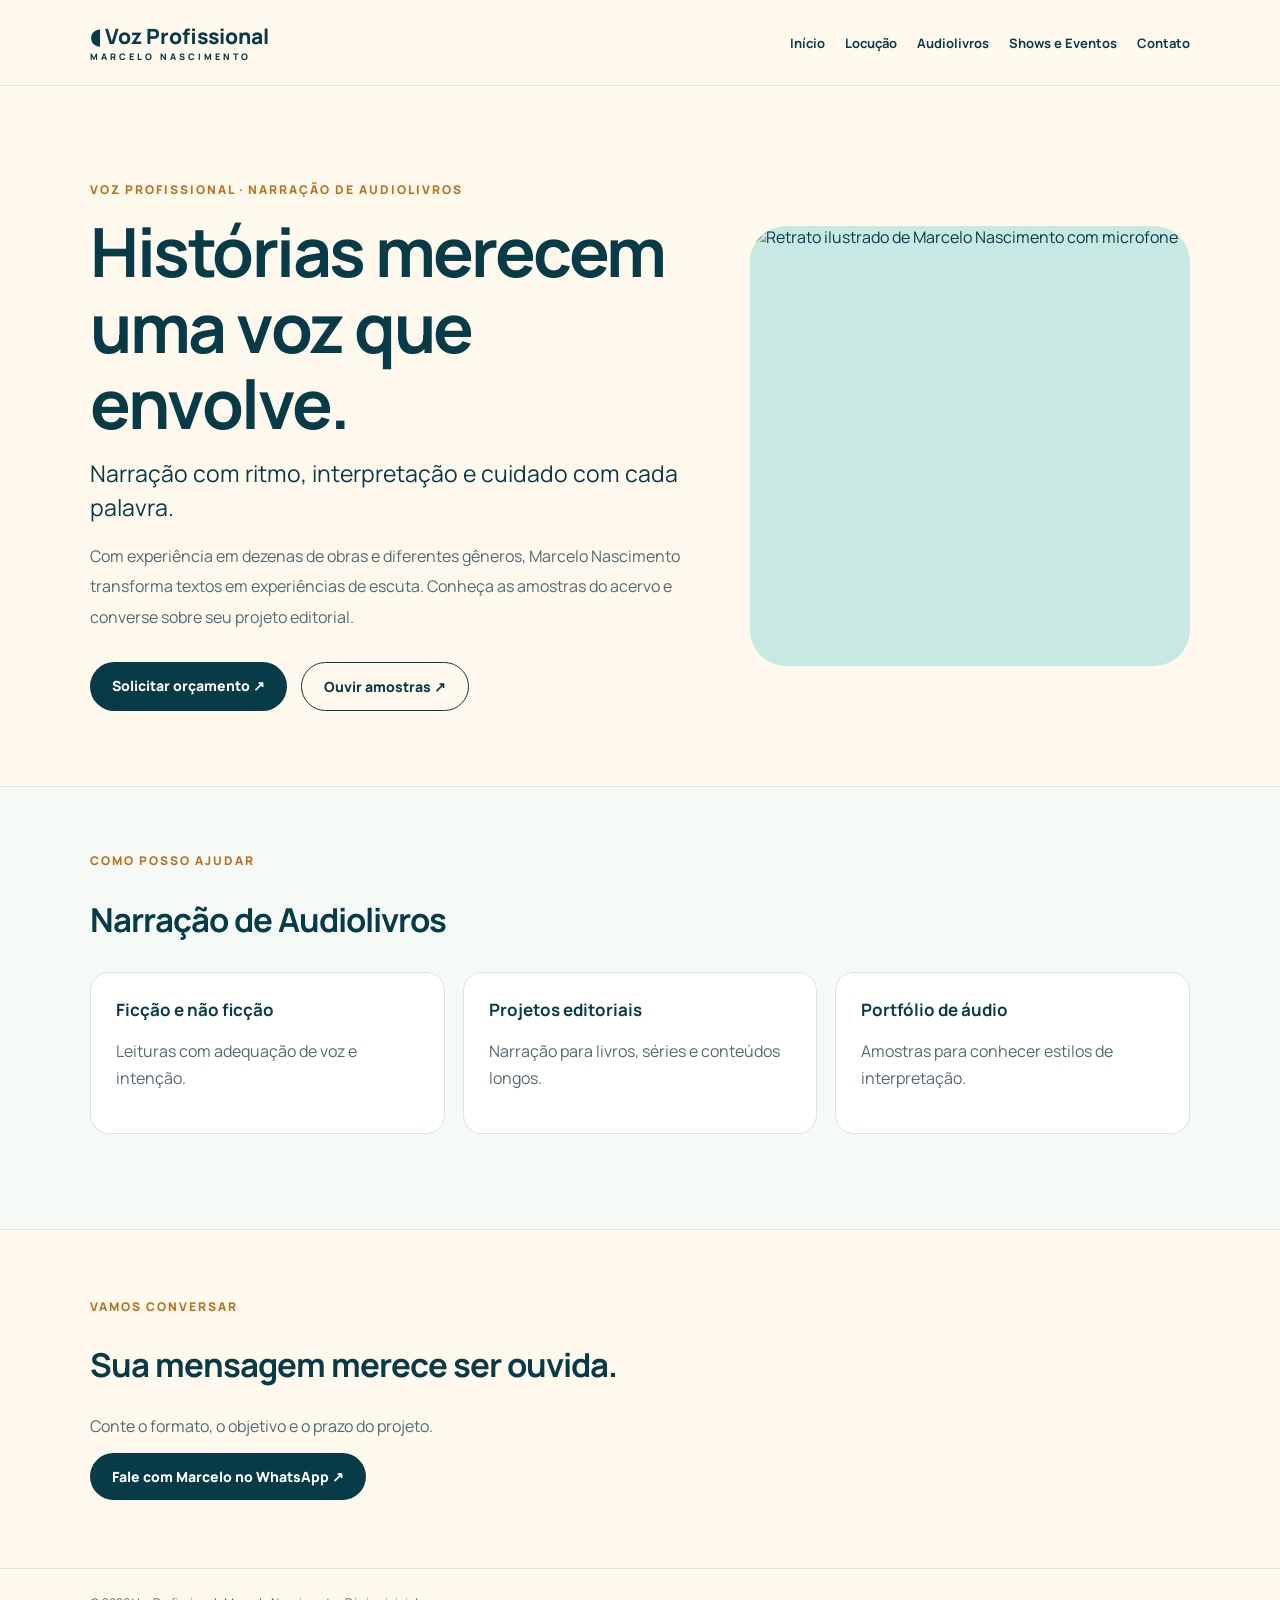
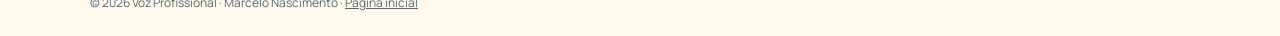
==== site/audiolivros.html @ bac19871 "Adicionar página de destino para sitelink: Narração de Audiolivros" ====
<!doctype html>
<html lang="pt-BR"><head>
<meta charset="utf-8"><meta name="viewport" content="width=device-width,initial-scale=1">
<title>Narração de Audiolivros | Voz Profissional — Marcelo Nascimento</title>
<meta name="description" content="Narração com ritmo, interpretação e cuidado com cada palavra.">
<link rel="canonical" href="https://vozprofissional.com/audiolivros.html">
<link rel="preconnect" href="https://fonts.googleapis.com">
<link rel="preconnect" href="https://fonts.gstatic.com" crossorigin>
<link href="https://fonts.googleapis.com/css2?family=Manrope:wght@400;500;600;700;800&display=swap" rel="stylesheet">
<script async src="https://www.googletagmanager.com/gtag/js?id=AW-448097361"></script>
<script>window.dataLayer=window.dataLayer||[];function gtag(){dataLayer.push(arguments)}gtag('js',new Date());gtag('config','AW-448097361');function trackWhatsappClick(){gtag('event','conversion',{'send_to':'AW-448097361/NUO-CInp8bAdENHY1dUB'})}</script>
<style>:root{--cream:#fff8ec;--ink:#083b48;--orange:#ed973c;--mint:#e8f4ef;--line:#d9e6df}*{box-sizing:border-box}body{margin:0;background:var(--cream);color:var(--ink);font-family:Manrope,Arial,sans-serif}a{color:inherit}a:focus-visible{outline:3px solid var(--orange);outline-offset:4px}.wrap{width:min(1100px,calc(100% - 42px));margin:auto}header{border-bottom:1px solid var(--line)}.nav{min-height:85px;display:flex;justify-content:space-between;align-items:center;gap:20px;flex-wrap:wrap}.logo{font-size:21px;font-weight:800;text-decoration:none}.logo small{display:block;font-size:9px;letter-spacing:3px}.navlinks{display:flex;flex-wrap:wrap;gap:20px;font-size:13px;font-weight:700}.navlinks a{text-decoration:none}.hero{padding:95px 0 75px;display:grid;grid-template-columns:1.15fr .85fr;gap:65px;align-items:center}.eyebrow{font-size:12px;text-transform:uppercase;letter-spacing:2px;color:#ba711f;font-weight:800}.hero h1{font-size:clamp(40px,5.3vw,69px);letter-spacing:-2.5px;line-height:1.12;margin:15px 0}.lead{font-size:23px;line-height:1.5;margin:15px 0}.body{line-height:1.9;color:#526c74}.art{border-radius:36px;overflow:hidden;background:#c8e8e3}.art img{display:block;width:100%;height:auto;aspect-ratio:1;object-fit:cover}.buttons{display:flex;gap:14px;flex-wrap:wrap;margin-top:30px}.btn{display:inline-block;padding:14px 22px;border-radius:99px;text-decoration:none;font-size:14px;font-weight:800}.primary{background:var(--ink);color:white}.outline{border:1px solid var(--ink)}.section{background:#f6faf7;padding:65px 0;border-block:1px solid var(--line)}h2{font-size:33px;letter-spacing:-1px}.cards{display:grid;grid-template-columns:repeat(3,1fr);gap:18px;margin:30px 0}.card{background:white;border:1px solid var(--line);border-radius:19px;padding:25px}.card h3{margin-top:0;font-size:17px}.card p{color:#526c74;line-height:1.7}.closing{padding:68px 0}.closing p{color:#526c74}footer{border-top:1px solid var(--line);padding:25px 0;font-size:12px;color:#526c74}@media(max-width:760px){.nav{padding:18px 0}.hero{grid-template-columns:1fr;padding:48px 0;gap:28px}.art{max-width:500px}.cards{grid-template-columns:1fr}.hero h1{letter-spacing:-1px}}</style></head>
<body><header><div class="wrap nav"><a class="logo" href="/">◖ Voz Profissional<small>MARCELO NASCIMENTO</small></a><nav class="navlinks" aria-label="Seções"><a href="/">Início</a><a href="/locucao.html">Locução</a><a href="/audiolivros.html">Audiolivros</a><a href="/eventos.html">Shows e Eventos</a><a href="/contato.html">Contato</a></nav></div></header>
<main><section class="wrap hero"><div><div class="eyebrow">Voz Profissional · Narração de Audiolivros</div><h1>Histórias merecem uma voz que envolve.</h1><p class="lead">Narração com ritmo, interpretação e cuidado com cada palavra.</p><p class="body">Com experiência em dezenas de obras e diferentes gêneros, Marcelo Nascimento transforma textos em experiências de escuta. Conheça as amostras do acervo e converse sobre seu projeto editorial.</p><div class="buttons"><a class="btn primary" href="https://wa.me/5511973040828?text=Ol%C3%A1%2C%20Marcelo!%20Gostaria%20de%20conversar%20sobre%20a%20narra%C3%A7%C3%A3o%20de%20um%20audiolivro." target="_blank" rel="noopener noreferrer" onclick="trackWhatsappClick()">Solicitar orçamento ↗</a><a class="btn outline" href="/#audiolivros">Ouvir amostras ↗</a></div></div><div class="art"><img src="/assets/marcelo-ilustrado.webp" alt="Retrato ilustrado de Marcelo Nascimento com microfone" loading="eager"></div></section>
<section class="section"><div class="wrap"><div class="eyebrow">Como posso ajudar</div><h2>Narração de Audiolivros</h2><div class="cards"><article class="card"><h3>Ficção e não ficção</h3><p>Leituras com adequação de voz e intenção.</p></article><article class="card"><h3>Projetos editoriais</h3><p>Narração para livros, séries e conteúdos longos.</p></article><article class="card"><h3>Portfólio de áudio</h3><p>Amostras para conhecer estilos de interpretação.</p></article></div></div></section><section class="wrap closing"><div class="eyebrow">Vamos conversar</div><h2>Sua mensagem merece ser ouvida.</h2><p>Conte o formato, o objetivo e o prazo do projeto.</p><a class="btn primary" href="https://wa.me/5511973040828?text=Ol%C3%A1%2C%20Marcelo!%20Gostaria%20de%20conversar%20sobre%20a%20narra%C3%A7%C3%A3o%20de%20um%20audiolivro." target="_blank" rel="noopener noreferrer" onclick="trackWhatsappClick()">Fale com Marcelo no WhatsApp ↗</a></section></main>
<footer><div class="wrap">© 2026 Voz Profissional · Marcelo Nascimento · <a href="/">Página inicial</a></div></footer></body></html>
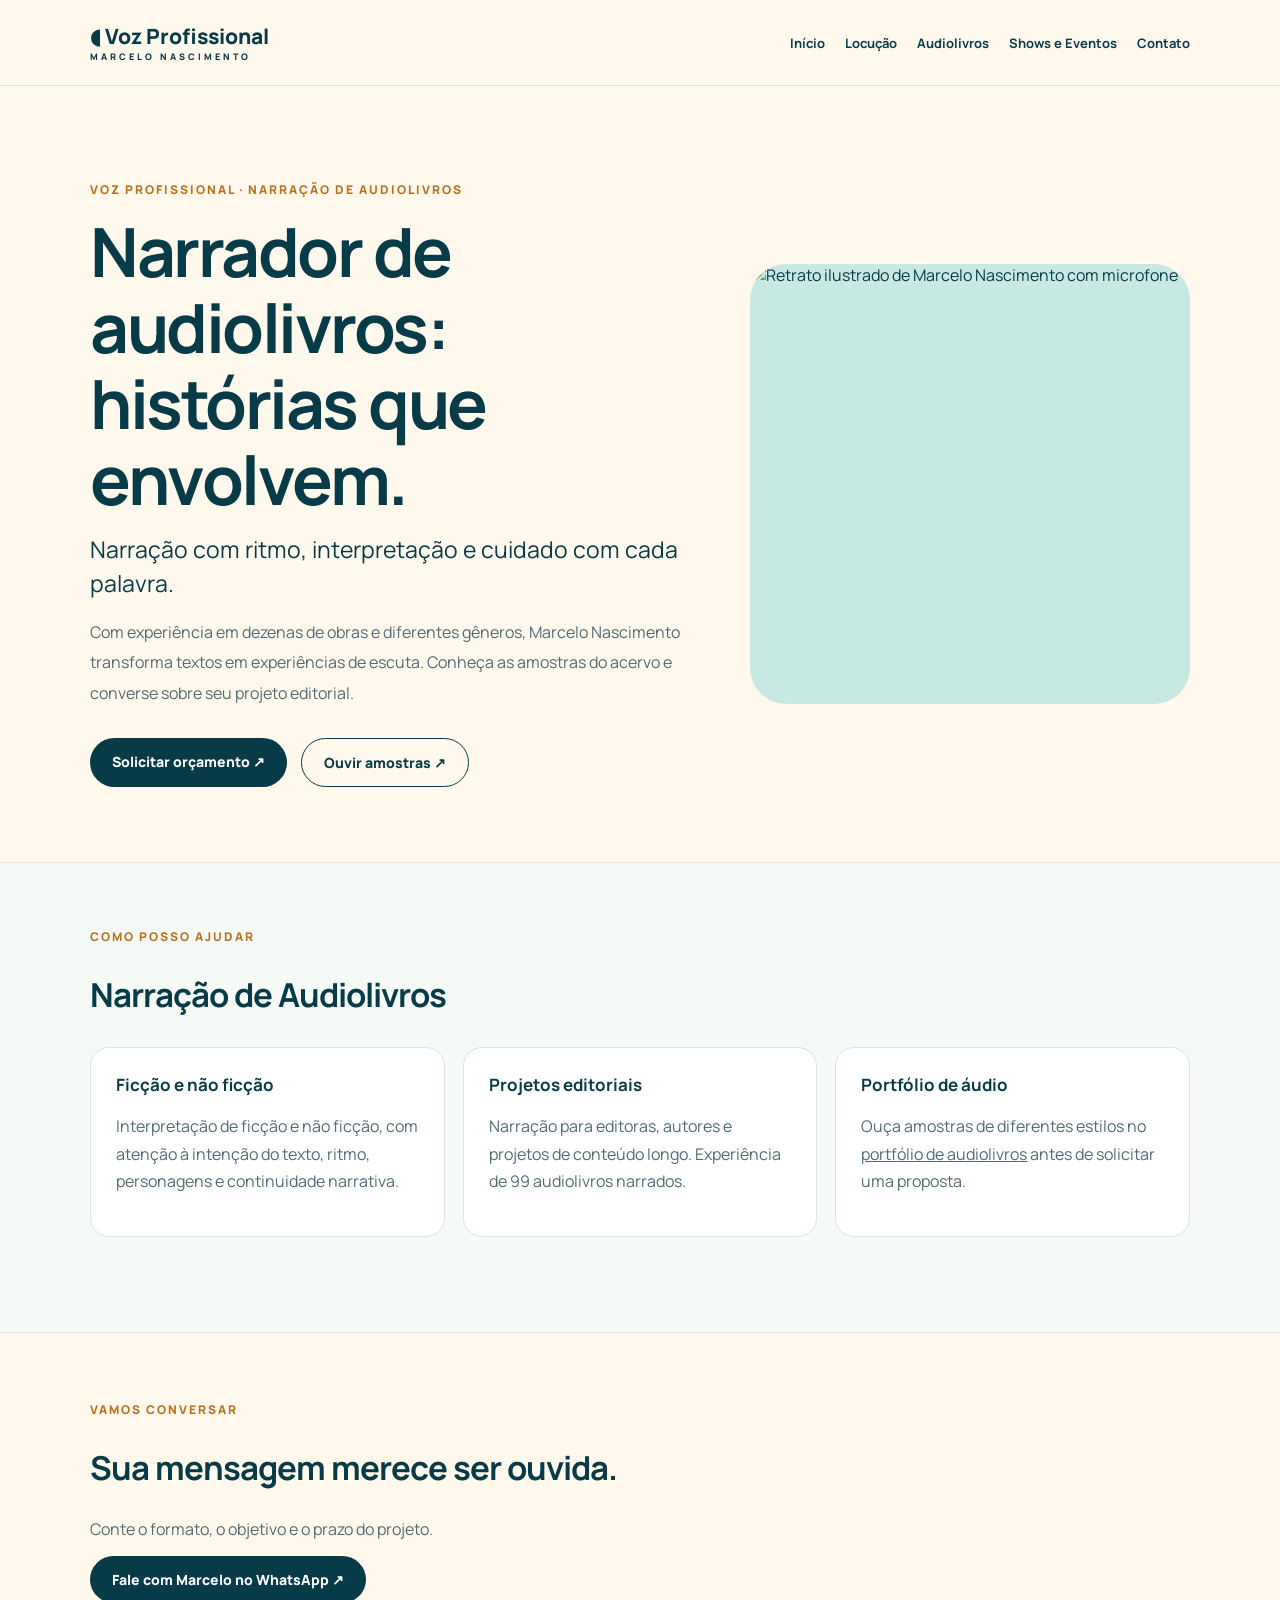
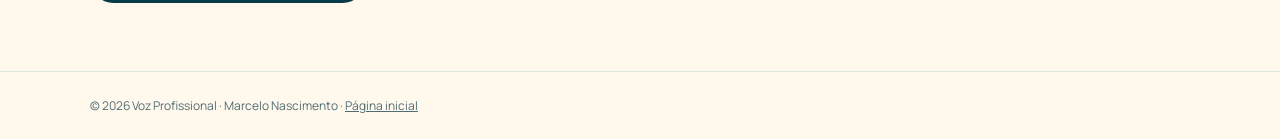
==== commit a070d490: "SEO: strengthen service search intent and portfolio evidence" ====
--- a/site/audiolivros.html
+++ b/site/audiolivros.html
@@ -1,9 +1,15 @@
 <!doctype html>
 <html lang="pt-BR"><head>
 <meta charset="utf-8"><meta name="viewport" content="width=device-width,initial-scale=1">
-<title>Narração de Audiolivros | Voz Profissional — Marcelo Nascimento</title>
-<meta name="description" content="Narração com ritmo, interpretação e cuidado com cada palavra.">
+<title>Narrador de Audiolivros Profissional | Marcelo Nascimento</title>
+<meta name="description" content="Narração profissional de audiolivros com interpretação, ritmo e sensibilidade. Ouça amostras de Marcelo Nascimento e solicite uma proposta para seu livro.">
 <link rel="canonical" href="https://vozprofissional.com/audiolivros.html">
+<meta name="robots" content="index,follow">
+<meta property="og:type" content="website"><meta property="og:url" content="https://vozprofissional.com/audiolivros.html">
+<meta property="og:title" content="Narrador de Audiolivros Profissional | Marcelo Nascimento">
+<meta property="og:description" content="Narração profissional de audiolivros com interpretação, ritmo e sensibilidade. Ouça amostras de Marcelo Nascimento e solicite uma proposta para seu livro.">
+<meta property="og:image" content="https://vozprofissional.com/assets/marcelo-ilustrado.webp">
+<link rel="icon" href="/assets/favicon.svg" type="image/svg+xml">
 <link rel="preconnect" href="https://fonts.googleapis.com">
 <link rel="preconnect" href="https://fonts.gstatic.com" crossorigin>
 <link href="https://fonts.googleapis.com/css2?family=Manrope:wght@400;500;600;700;800&display=swap" rel="stylesheet">
@@ -11,6 +17,6 @@
 <script>window.dataLayer=window.dataLayer||[];function gtag(){dataLayer.push(arguments)}gtag('js',new Date());gtag('config','AW-448097361');function trackWhatsappClick(){gtag('event','conversion',{'send_to':'AW-448097361/NUO-CInp8bAdENHY1dUB'})}</script>
 <style>:root{--cream:#fff8ec;--ink:#083b48;--orange:#ed973c;--mint:#e8f4ef;--line:#d9e6df}*{box-sizing:border-box}body{margin:0;background:var(--cream);color:var(--ink);font-family:Manrope,Arial,sans-serif}a{color:inherit}a:focus-visible{outline:3px solid var(--orange);outline-offset:4px}.wrap{width:min(1100px,calc(100% - 42px));margin:auto}header{border-bottom:1px solid var(--line)}.nav{min-height:85px;display:flex;justify-content:space-between;align-items:center;gap:20px;flex-wrap:wrap}.logo{font-size:21px;font-weight:800;text-decoration:none}.logo small{display:block;font-size:9px;letter-spacing:3px}.navlinks{display:flex;flex-wrap:wrap;gap:20px;font-size:13px;font-weight:700}.navlinks a{text-decoration:none}.hero{padding:95px 0 75px;display:grid;grid-template-columns:1.15fr .85fr;gap:65px;align-items:center}.eyebrow{font-size:12px;text-transform:uppercase;letter-spacing:2px;color:#ba711f;font-weight:800}.hero h1{font-size:clamp(40px,5.3vw,69px);letter-spacing:-2.5px;line-height:1.12;margin:15px 0}.lead{font-size:23px;line-height:1.5;margin:15px 0}.body{line-height:1.9;color:#526c74}.art{border-radius:36px;overflow:hidden;background:#c8e8e3}.art img{display:block;width:100%;height:auto;aspect-ratio:1;object-fit:cover}.buttons{display:flex;gap:14px;flex-wrap:wrap;margin-top:30px}.btn{display:inline-block;padding:14px 22px;border-radius:99px;text-decoration:none;font-size:14px;font-weight:800}.primary{background:var(--ink);color:white}.outline{border:1px solid var(--ink)}.section{background:#f6faf7;padding:65px 0;border-block:1px solid var(--line)}h2{font-size:33px;letter-spacing:-1px}.cards{display:grid;grid-template-columns:repeat(3,1fr);gap:18px;margin:30px 0}.card{background:white;border:1px solid var(--line);border-radius:19px;padding:25px}.card h3{margin-top:0;font-size:17px}.card p{color:#526c74;line-height:1.7}.closing{padding:68px 0}.closing p{color:#526c74}footer{border-top:1px solid var(--line);padding:25px 0;font-size:12px;color:#526c74}@media(max-width:760px){.nav{padding:18px 0}.hero{grid-template-columns:1fr;padding:48px 0;gap:28px}.art{max-width:500px}.cards{grid-template-columns:1fr}.hero h1{letter-spacing:-1px}}</style></head>
 <body><header><div class="wrap nav"><a class="logo" href="/">◖ Voz Profissional<small>MARCELO NASCIMENTO</small></a><nav class="navlinks" aria-label="Seções"><a href="/">Início</a><a href="/locucao.html">Locução</a><a href="/audiolivros.html">Audiolivros</a><a href="/eventos.html">Shows e Eventos</a><a href="/contato.html">Contato</a></nav></div></header>
-<main><section class="wrap hero"><div><div class="eyebrow">Voz Profissional · Narração de Audiolivros</div><h1>Histórias merecem uma voz que envolve.</h1><p class="lead">Narração com ritmo, interpretação e cuidado com cada palavra.</p><p class="body">Com experiência em dezenas de obras e diferentes gêneros, Marcelo Nascimento transforma textos em experiências de escuta. Conheça as amostras do acervo e converse sobre seu projeto editorial.</p><div class="buttons"><a class="btn primary" href="https://wa.me/5511973040828?text=Ol%C3%A1%2C%20Marcelo!%20Gostaria%20de%20conversar%20sobre%20a%20narra%C3%A7%C3%A3o%20de%20um%20audiolivro." target="_blank" rel="noopener noreferrer" onclick="trackWhatsappClick()">Solicitar orçamento ↗</a><a class="btn outline" href="/#audiolivros">Ouvir amostras ↗</a></div></div><div class="art"><img src="/assets/marcelo-ilustrado.webp" alt="Retrato ilustrado de Marcelo Nascimento com microfone" loading="eager"></div></section>
-<section class="section"><div class="wrap"><div class="eyebrow">Como posso ajudar</div><h2>Narração de Audiolivros</h2><div class="cards"><article class="card"><h3>Ficção e não ficção</h3><p>Leituras com adequação de voz e intenção.</p></article><article class="card"><h3>Projetos editoriais</h3><p>Narração para livros, séries e conteúdos longos.</p></article><article class="card"><h3>Portfólio de áudio</h3><p>Amostras para conhecer estilos de interpretação.</p></article></div></div></section><section class="wrap closing"><div class="eyebrow">Vamos conversar</div><h2>Sua mensagem merece ser ouvida.</h2><p>Conte o formato, o objetivo e o prazo do projeto.</p><a class="btn primary" href="https://wa.me/5511973040828?text=Ol%C3%A1%2C%20Marcelo!%20Gostaria%20de%20conversar%20sobre%20a%20narra%C3%A7%C3%A3o%20de%20um%20audiolivro." target="_blank" rel="noopener noreferrer" onclick="trackWhatsappClick()">Fale com Marcelo no WhatsApp ↗</a></section></main>
+<main><section class="wrap hero"><div><div class="eyebrow">Voz Profissional · Narração de Audiolivros</div><h1>Narrador de audiolivros: histórias que envolvem.</h1><p class="lead">Narração com ritmo, interpretação e cuidado com cada palavra.</p><p class="body">Com experiência em dezenas de obras e diferentes gêneros, Marcelo Nascimento transforma textos em experiências de escuta. Conheça as amostras do acervo e converse sobre seu projeto editorial.</p><div class="buttons"><a class="btn primary" href="https://wa.me/5511973040828?text=Ol%C3%A1%2C%20Marcelo!%20Gostaria%20de%20conversar%20sobre%20a%20narra%C3%A7%C3%A3o%20de%20um%20audiolivro." target="_blank" rel="noopener noreferrer" onclick="trackWhatsappClick()">Solicitar orçamento ↗</a><a class="btn outline" href="/#audiolivros">Ouvir amostras ↗</a></div></div><div class="art"><img src="/assets/marcelo-ilustrado.webp" alt="Retrato ilustrado de Marcelo Nascimento com microfone" loading="eager"></div></section>
+<section class="section"><div class="wrap"><div class="eyebrow">Como posso ajudar</div><h2>Narração de Audiolivros</h2><div class="cards"><article class="card"><h3>Ficção e não ficção</h3><p>Interpretação de ficção e não ficção, com atenção à intenção do texto, ritmo, personagens e continuidade narrativa.</p></article><article class="card"><h3>Projetos editoriais</h3><p>Narração para editoras, autores e projetos de conteúdo longo. Experiência de 99 audiolivros narrados.</p></article><article class="card"><h3>Portfólio de áudio</h3><p>Ouça amostras de diferentes estilos no <a href="/#audiolivros">portfólio de audiolivros</a> antes de solicitar uma proposta.</p></article></div></div></section><section class="wrap closing"><div class="eyebrow">Vamos conversar</div><h2>Sua mensagem merece ser ouvida.</h2><p>Conte o formato, o objetivo e o prazo do projeto.</p><a class="btn primary" href="https://wa.me/5511973040828?text=Ol%C3%A1%2C%20Marcelo!%20Gostaria%20de%20conversar%20sobre%20a%20narra%C3%A7%C3%A3o%20de%20um%20audiolivro." target="_blank" rel="noopener noreferrer" onclick="trackWhatsappClick()">Fale com Marcelo no WhatsApp ↗</a></section></main>
 <footer><div class="wrap">© 2026 Voz Profissional · Marcelo Nascimento · <a href="/">Página inicial</a></div></footer></body></html>
